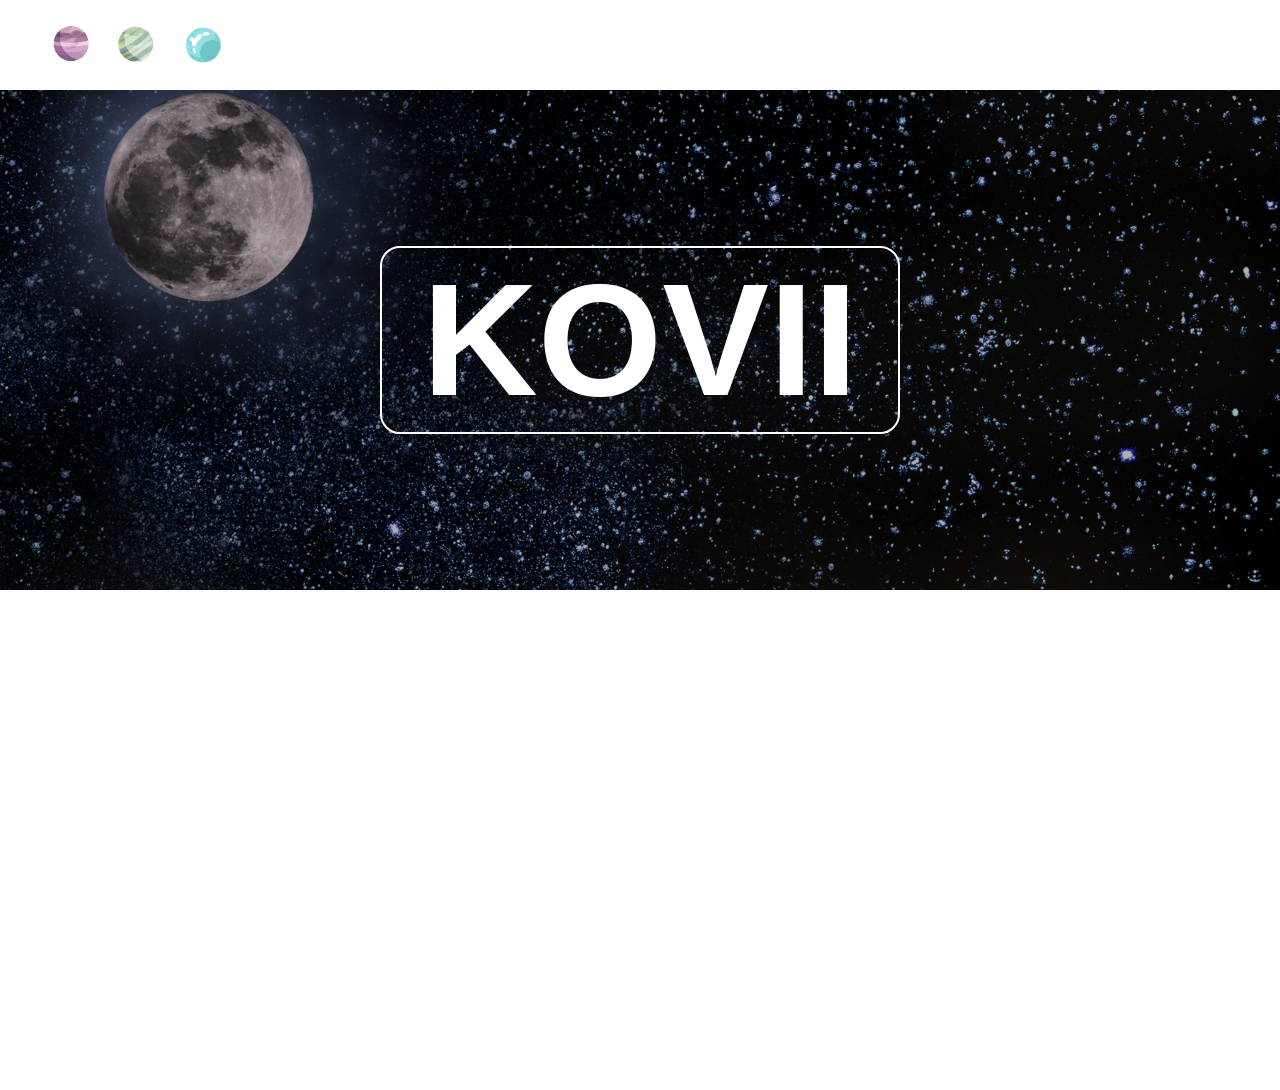
==== index.html @ eab483b2 "nav upload" ====
<!DOCTYPE html>
<html lang="en">
  <head>
    <meta charset="UTF-8" />
    <meta name="viewport" content="width=device-width, initial-scale=1.0" />
    <title>Document</title>
    <link rel="stylesheet" href="css/style.css" />
    <link rel="stylesheet" href="css/reset.css" />
  </head>
  <body>
    <header>
      <nav>
        <div class="nav-con">
          <a href="http://www.google.com"><div class="nav-img nava"></div></a>
          <a href="http://www.google.com"><div class="nav-img navb"></div></a>
          <a href="http://www.google.com"><div class="nav-img navc"></div></a>
        </div>
      </nav>
      <!-- nav -->
      <div class="main-header">
        <div class="img">
          <div class="img-cover"></div>
          <div class="img-text">
            <h1>kovii</h1>
          </div>
        </div>
      </div>
    </header>
    <!-- header -->
    <div class="contents">
      <div class="container">
        <div class="1"></div>
        <div class="2"></div>
        <div class="3"></div>
      </div>
    </div>
  </body>
</html>
---- css/style.css ----
header {
  width: 100%;
}
nav {
  width: 100%;
  height: 90px;
}
.nav-con {
  display: flex;
  width: 30%;
  height: 100%;
  align-items: center;
  justify-content: left;
  margin-left: 3%;
}
a {
  margin: 2%;
}
.nav-img {
  width: 50px;
  height: 50px;
  z-index: 1;
}
.nava {
  background: url(../img/planet4.png) center center no-repeat;
  background-size: contain;
}
.navb {
  background: url(../img/planet5.png) center center no-repeat;
  background-size: contain;
}
.navc {
  background: url(../img/planet3.png) center center no-repeat;
  background-size: contain;
}

a:active,
a:hover {
  margin-top: 0.7%;
  border-radius: 25px;

  background: url(../img/moon.jpg) top right no-repeat;
  background-size: cover;
  z-index: 2;
  width: 70px;
  height: 70px;
}
/* header */
.main-header {
  width: 100%;
  height: 500px;
}
.img {
  position: relative;
  width: inherit;
  height: 500px;
  background: url(../img/moon.jpg) center;
  background-size: cover;
  background-attachment: fixed;

  display: flex;
  justify-content: center;
  align-items: center;
}
.img-cover {
  position: absolute;
  background-color: rgba(0, 0, 0, 0.3);
  height: 100%;
  width: 100%;
  z-index: 1;
}
.img-text {
  position: absolute;
  font-size: 5rem;
  z-index: 2;

  color: white;

  text-transform: uppercase;

  font-family: Arial, Helvetica, sans-serif;
  border: 2px solid white;
  border-radius: 20px;
  padding: 0 40px;
}
.img-text:hover {
  background: white;
  color: black;
}
/* header img */
.contents {
  width: 100%;
  height: 500px;
  background: white;
}
.container {
  display: flex;
  flex-wrap: wrap;
}
.1 {
}
.2 {
}
.3 {
}
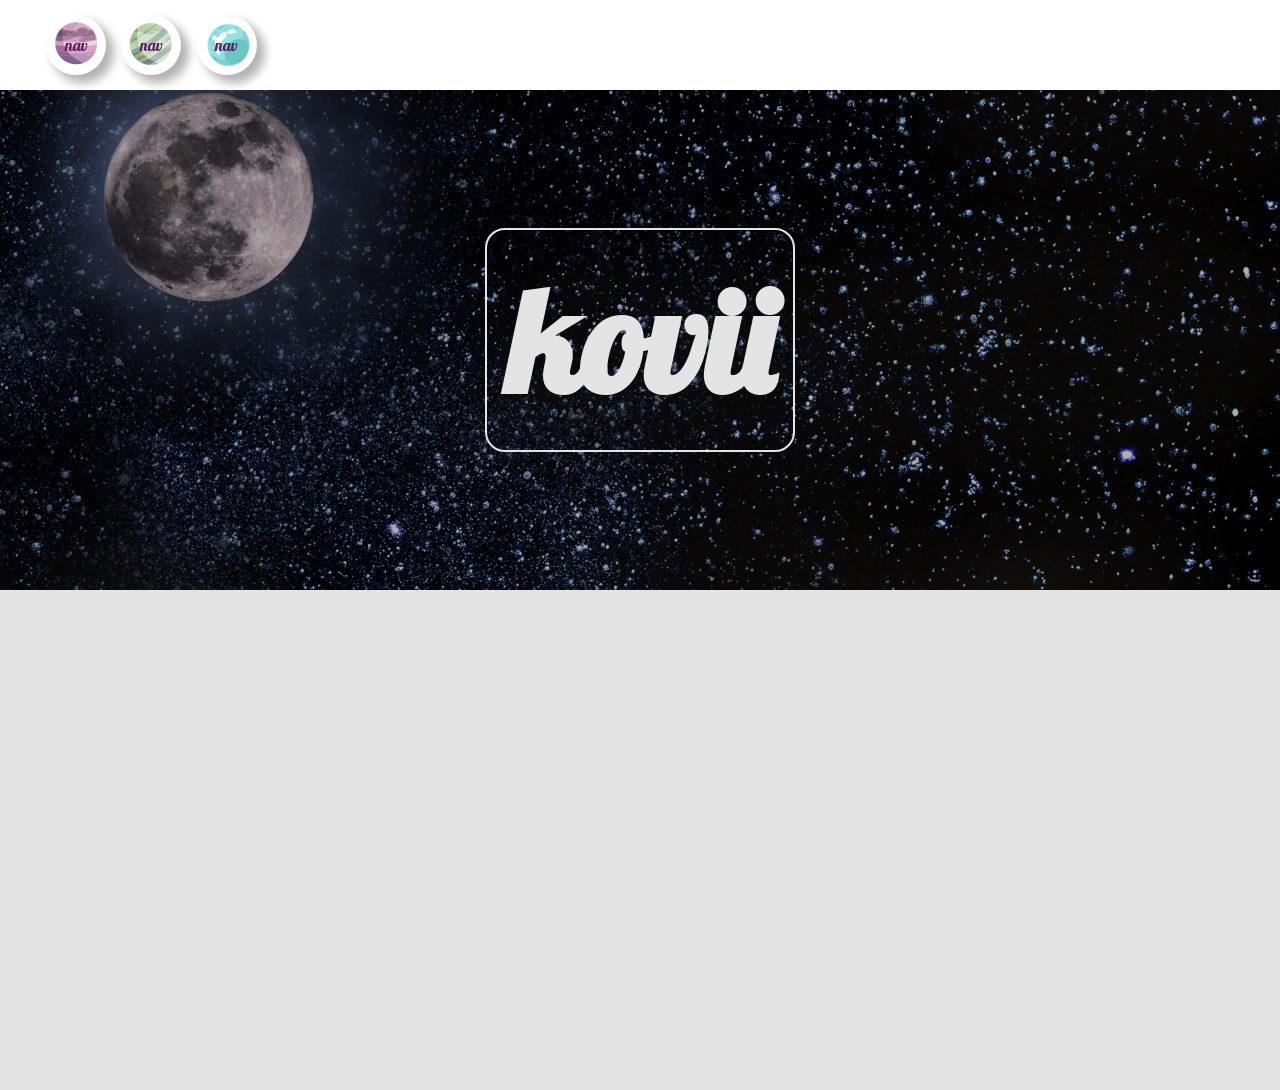
==== commit e4f2aad2: "nav and font" ====
--- a/index.html
+++ b/index.html
@@ -6,14 +6,24 @@
     <title>Document</title>
     <link rel="stylesheet" href="css/style.css" />
     <link rel="stylesheet" href="css/reset.css" />
+    <link
+      href="https://fonts.googleapis.com/css2?family=Lobster&display=swap"
+      rel="stylesheet"
+    />
   </head>
   <body>
     <header>
       <nav>
         <div class="nav-con">
-          <a href="http://www.google.com"><div class="nav-img nava"></div></a>
-          <a href="http://www.google.com"><div class="nav-img navb"></div></a>
-          <a href="http://www.google.com"><div class="nav-img navc"></div></a>
+          <a href="http://www.google.com">
+            <div class="nav-img nava">nav</div>
+          </a>
+          <a href="http://www.google.com"
+            ><div class="nav-img navb">nav</div></a
+          >
+          <a href="http://www.google.com"
+            ><div class="nav-img navc">nav</div></a
+          >
         </div>
       </nav>
       <!-- nav -->
--- a/css/style.css
+++ b/css/style.css
@@ -15,23 +15,34 @@
 }
 a {
   margin: 2%;
+  text-decoration: none;
+  text-align: center;
+  line-height: 60px;
+  font-family: 'Lobster', cursive;
+  color: rgb(94, 29, 94);
 }
 .nav-img {
-  width: 50px;
-  height: 50px;
+  width: 60px;
+  height: 60px;
   z-index: 1;
 }
 .nava {
   background: url(../img/planet4.png) center center no-repeat;
   background-size: contain;
+  box-shadow: 7px 7px 10px 1px rgba(0, 0, 0, 0.3);
+  border-radius: 50%;
 }
 .navb {
   background: url(../img/planet5.png) center center no-repeat;
   background-size: contain;
+  box-shadow: 7px 7px 10px 1px rgba(0, 0, 0, 0.3);
+  border-radius: 50%;
 }
 .navc {
   background: url(../img/planet3.png) center center no-repeat;
   background-size: contain;
+  box-shadow: 7px 7px 10px 1px rgba(0, 0, 0, 0.3);
+  border-radius: 50%;
 }
 
 a:active,
@@ -39,11 +50,15 @@
   margin-top: 0.7%;
   border-radius: 25px;
 
+  color: rgb(94, 29, 94);
+
   background: url(../img/moon.jpg) top right no-repeat;
   background-size: cover;
   z-index: 2;
   width: 70px;
   height: 70px;
+  box-shadow: 7px 7px 10px 1px rgba(0, 0, 0, 0.3);
+
 }
 /* header */
 .main-header {
@@ -71,28 +86,26 @@
 }
 .img-text {
   position: absolute;
-  font-size: 5rem;
+  font-size: 4.5rem;
   z-index: 2;
 
-  color: white;
+  color: rgb(228, 228, 228);
 
-  text-transform: uppercase;
 
-  font-family: Arial, Helvetica, sans-serif;
-  border: 2px solid white;
+  font-family: 'Lobster', cursive;
+  border: 2px solid rgb(228, 228, 228);
   border-radius: 20px;
-  padding: 0 40px;
+  padding: 20px;
 }
 .img-text:hover {
-  background: white;
-  color: black;
+  color: rgb(94, 29, 94);
+  background: rgb(228, 228, 228);
 }
 /* header img */
 .contents {
   width: 100%;
   height: 500px;
-  background: white;
-}
+  background: rgb(228, 228, 228);
 .container {
   display: flex;
   flex-wrap: wrap;
@@ -103,3 +116,7 @@
 }
 .3 {
 }
+
+body {
+  background: rgb(94, 29, 94);
+}
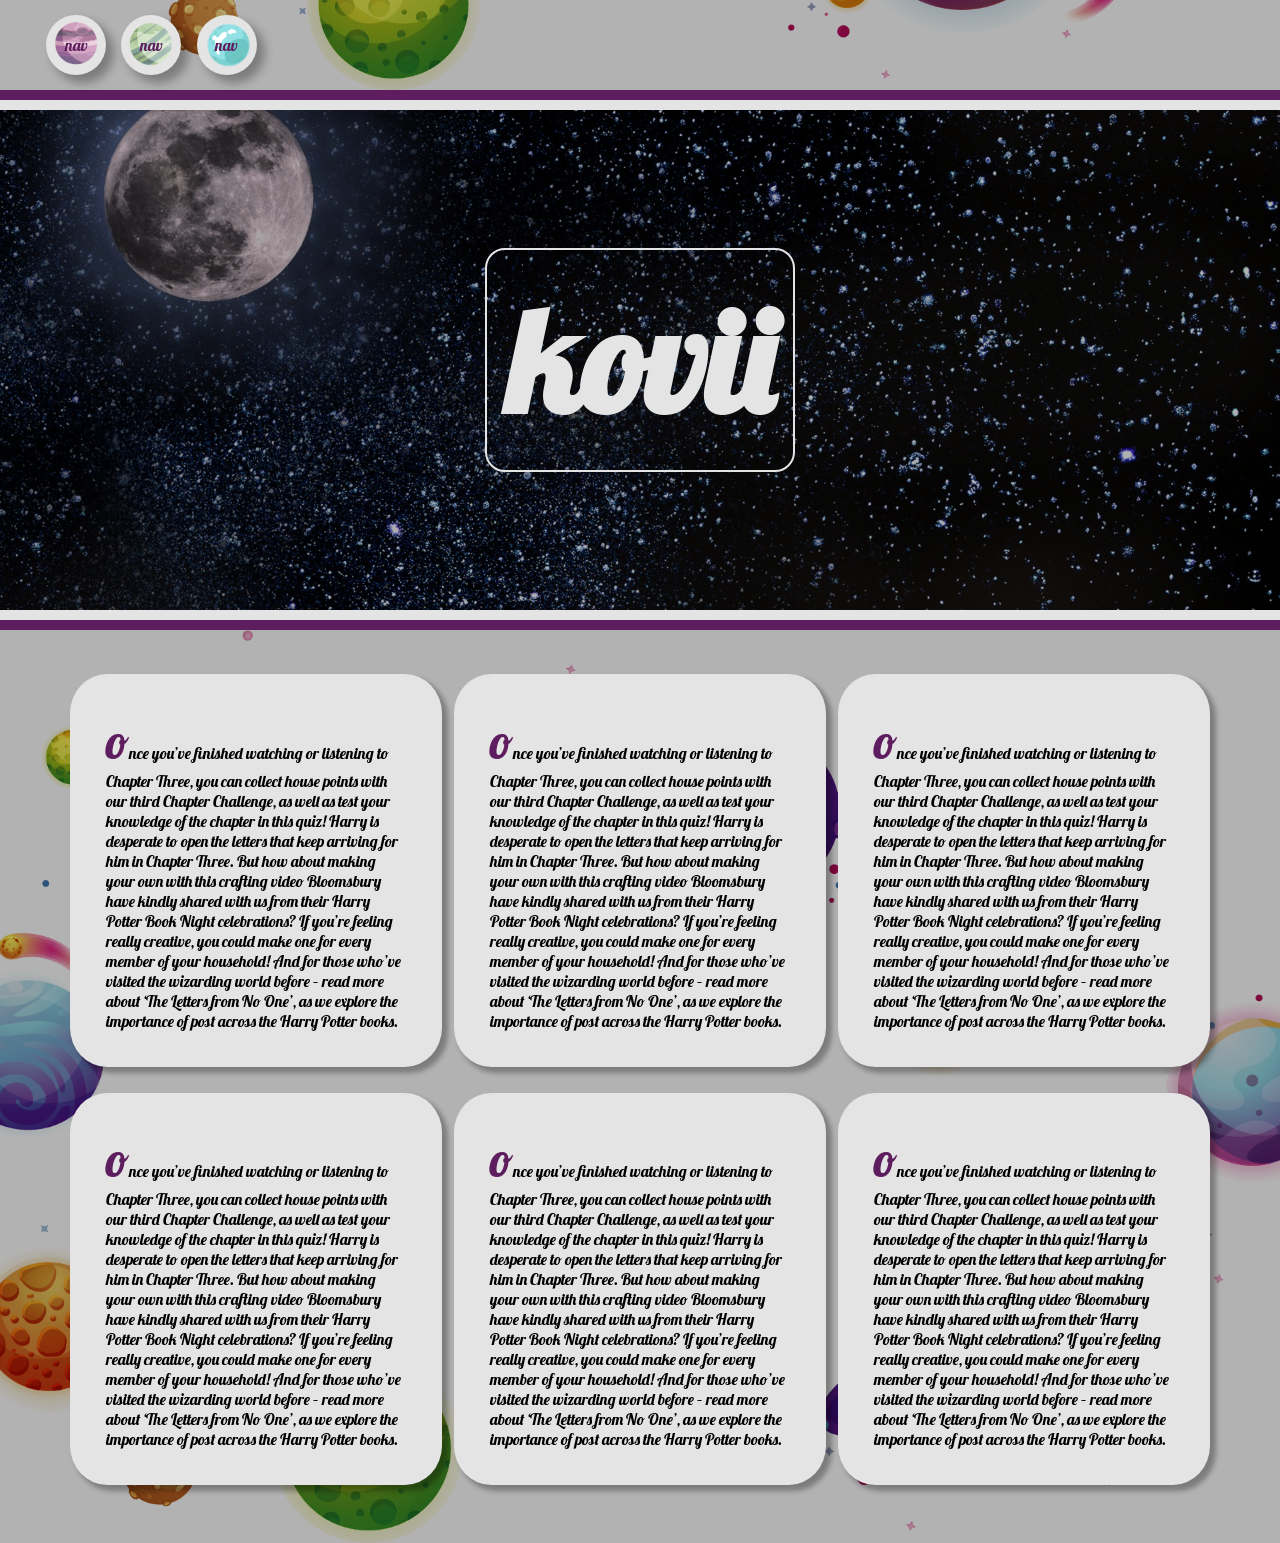
==== commit 4eb28d04: "something i wanted" ====
--- a/index.html
+++ b/index.html
@@ -14,18 +14,23 @@
   <body>
     <header>
       <nav>
-        <div class="nav-con">
-          <a href="http://www.google.com">
-            <div class="nav-img nava">nav</div>
-          </a>
-          <a href="http://www.google.com"
-            ><div class="nav-img navb">nav</div></a
-          >
-          <a href="http://www.google.com"
-            ><div class="nav-img navc">nav</div></a
-          >
+        <div class="rgba">
+          <div class="nav-con">
+            <a href="http://www.google.com">
+              <div class="nav-img nava">nav</div>
+            </a>
+            <a href="http://www.google.com"
+              ><div class="nav-img navb">nav</div></a
+            >
+            <a href="http://www.google.com"
+              ><div class="nav-img navc">nav</div></a
+            >
+          </div>
         </div>
       </nav>
+      <div class="line2"></div>
+
+      <div class="line"></div>
       <!-- nav -->
       <div class="main-header">
         <div class="img">
@@ -36,12 +41,102 @@
         </div>
       </div>
     </header>
+    <div class="line"></div>
+    <div class="line2"></div>
+
     <!-- header -->
     <div class="contents">
-      <div class="container">
-        <div class="1"></div>
-        <div class="2"></div>
-        <div class="3"></div>
+      <div class="containers">
+        <div class="c nn">
+          <p>
+            <span>o</span>nce you’ve finished watching or listening to Chapter
+            Three, you can collect house points with our third Chapter
+            Challenge, as well as test your knowledge of the chapter in this
+            quiz! Harry is desperate to open the letters that keep arriving for
+            him in Chapter Three. But how about making your own with this
+            crafting video Bloomsbury have kindly shared with us from their
+            Harry Potter Book Night celebrations? If you’re feeling really
+            creative, you could make one for every member of your household! And
+            for those who’ve visited the wizarding world before – read more
+            about ‘The Letters from No One’, as we explore the importance of
+            post across the Harry Potter books.
+          </p>
+        </div>
+        <div class="c nn">
+          <p>
+            <span>o</span>nce you’ve finished watching or listening to Chapter
+            Three, you can collect house points with our third Chapter
+            Challenge, as well as test your knowledge of the chapter in this
+            quiz! Harry is desperate to open the letters that keep arriving for
+            him in Chapter Three. But how about making your own with this
+            crafting video Bloomsbury have kindly shared with us from their
+            Harry Potter Book Night celebrations? If you’re feeling really
+            creative, you could make one for every member of your household! And
+            for those who’ve visited the wizarding world before – read more
+            about ‘The Letters from No One’, as we explore the importance of
+            post across the Harry Potter books.
+          </p>
+        </div>
+        <div class="c nn">
+          <p>
+            <span>o</span>nce you’ve finished watching or listening to Chapter
+            Three, you can collect house points with our third Chapter
+            Challenge, as well as test your knowledge of the chapter in this
+            quiz! Harry is desperate to open the letters that keep arriving for
+            him in Chapter Three. But how about making your own with this
+            crafting video Bloomsbury have kindly shared with us from their
+            Harry Potter Book Night celebrations? If you’re feeling really
+            creative, you could make one for every member of your household! And
+            for those who’ve visited the wizarding world before – read more
+            about ‘The Letters from No One’, as we explore the importance of
+            post across the Harry Potter books.
+          </p>
+        </div>
+        <div class="c nn">
+          <p>
+            <span>o</span>nce you’ve finished watching or listening to Chapter
+            Three, you can collect house points with our third Chapter
+            Challenge, as well as test your knowledge of the chapter in this
+            quiz! Harry is desperate to open the letters that keep arriving for
+            him in Chapter Three. But how about making your own with this
+            crafting video Bloomsbury have kindly shared with us from their
+            Harry Potter Book Night celebrations? If you’re feeling really
+            creative, you could make one for every member of your household! And
+            for those who’ve visited the wizarding world before – read more
+            about ‘The Letters from No One’, as we explore the importance of
+            post across the Harry Potter books.
+          </p>
+        </div>
+        <div class="c nn">
+          <p>
+            <span>o</span>nce you’ve finished watching or listening to Chapter
+            Three, you can collect house points with our third Chapter
+            Challenge, as well as test your knowledge of the chapter in this
+            quiz! Harry is desperate to open the letters that keep arriving for
+            him in Chapter Three. But how about making your own with this
+            crafting video Bloomsbury have kindly shared with us from their
+            Harry Potter Book Night celebrations? If you’re feeling really
+            creative, you could make one for every member of your household! And
+            for those who’ve visited the wizarding world before – read more
+            about ‘The Letters from No One’, as we explore the importance of
+            post across the Harry Potter books.
+          </p>
+        </div>
+        <div class="c nn">
+          <p>
+            <span>o</span>nce you’ve finished watching or listening to Chapter
+            Three, you can collect house points with our third Chapter
+            Challenge, as well as test your knowledge of the chapter in this
+            quiz! Harry is desperate to open the letters that keep arriving for
+            him in Chapter Three. But how about making your own with this
+            crafting video Bloomsbury have kindly shared with us from their
+            Harry Potter Book Night celebrations? If you’re feeling really
+            creative, you could make one for every member of your household! And
+            for those who’ve visited the wizarding world before – read more
+            about ‘The Letters from No One’, as we explore the importance of
+            post across the Harry Potter books.
+          </p>
+        </div>
       </div>
     </div>
   </body>
--- a/css/style.css
+++ b/css/style.css
@@ -4,6 +4,15 @@
 nav {
   width: 100%;
   height: 90px;
+  background: url(../img/planets2.png) bottom repeat-y;
+  background-size: cover;
+  position: relative;
+}
+.rgba {
+  position: absolute;
+  background-color: rgba(0, 0, 0, 0.3);
+  width: 100%;
+  height: 100%;
 }
 .nav-con {
   display: flex;
@@ -18,8 +27,10 @@
   text-decoration: none;
   text-align: center;
   line-height: 60px;
-  font-family: 'Lobster', cursive;
+  font-family: "Lobster", cursive;
   color: rgb(94, 29, 94);
+  background: rgb(228, 228, 228);
+  border-radius: 50%;
 }
 .nav-img {
   width: 60px;
@@ -58,7 +69,6 @@
   width: 70px;
   height: 70px;
   box-shadow: 7px 7px 10px 1px rgba(0, 0, 0, 0.3);
-
 }
 /* header */
 .main-header {
@@ -91,8 +101,7 @@
 
   color: rgb(228, 228, 228);
 
-
-  font-family: 'Lobster', cursive;
+  font-family: "Lobster", cursive;
   border: 2px solid rgb(228, 228, 228);
   border-radius: 20px;
   padding: 20px;
@@ -101,22 +110,52 @@
   color: rgb(94, 29, 94);
   background: rgb(228, 228, 228);
 }
+
+.line2 {
+  height: 10px;
+  width: 100%;
+  background: rgb(94, 29, 94);
+}
+.line {
+  height: 10px;
+  width: 100%;
+  background: rgb(228, 228, 228);
+}
 /* header img */
 .contents {
   width: 100%;
-  height: 500px;
-  background: rgb(228, 228, 228);
-.container {
+  height: 100%;
+  background: white;
+  background: url(../img/planets2.png) center;
+  background-size: cover;
+}
+.containers {
   display: flex;
   flex-wrap: wrap;
+  padding: 3%;
+  justify-content: center;
+  font-size: 100%;
+
+  background: rgba(0, 0, 0, 0.3);
 }
-.1 {
-}
-.2 {
-}
-.3 {
+.c {
+  width: 300px;
+  height: 100%;
 }
 
+.nn {
+  padding: 3%;
+  margin: 0.5%;
+  background: rgb(228, 228, 228);
+  border-radius: 10%;
+  font-family: "Lobster", cursive;
+  box-shadow: 5px 5px 5px 1px rgba(0, 0, 0, 0.3);
+  margin-bottom: 20px;
+}
+
+span {
+  font-size: 300%;
+  color: rgb(94, 29, 94);
+}
 body {
-  background: rgb(94, 29, 94);
 }
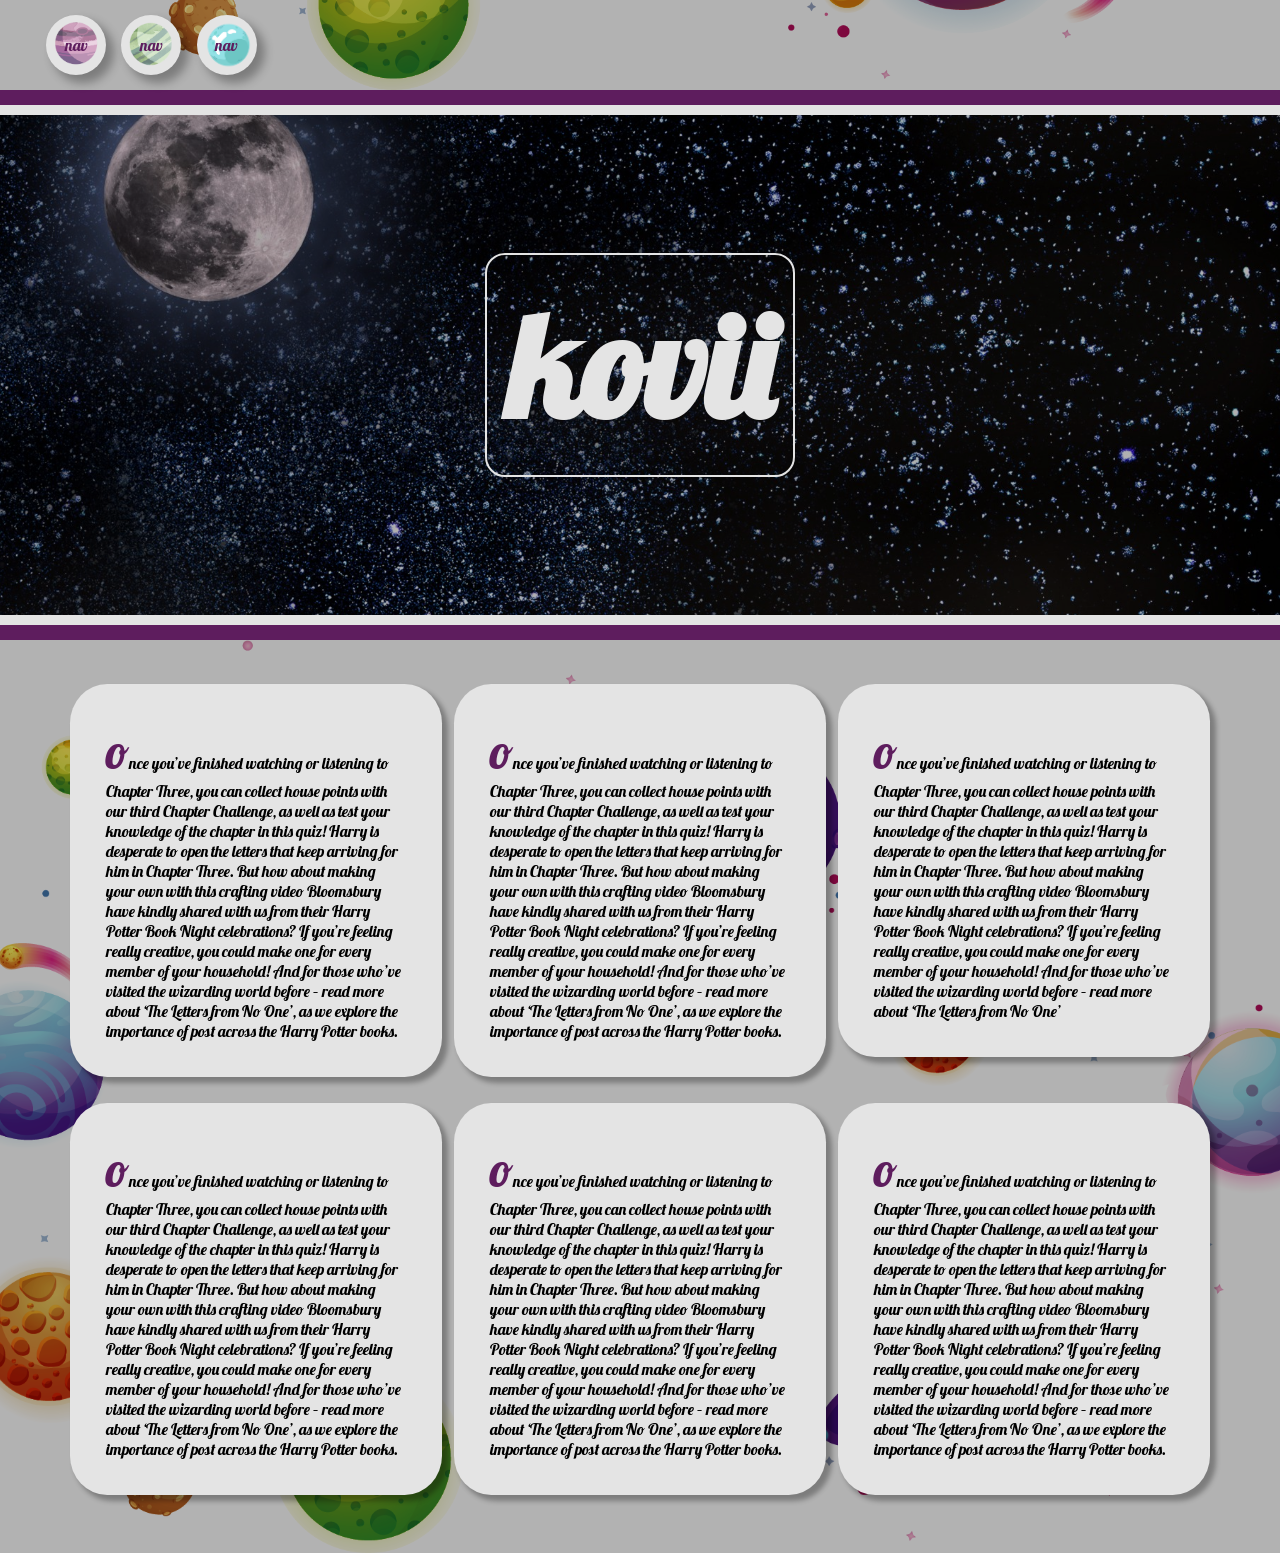
==== commit 83b4bfcd: "color or somthing" ====
--- a/index.html
+++ b/index.html
@@ -88,8 +88,7 @@
             Harry Potter Book Night celebrations? If you’re feeling really
             creative, you could make one for every member of your household! And
             for those who’ve visited the wizarding world before – read more
-            about ‘The Letters from No One’, as we explore the importance of
-            post across the Harry Potter books.
+            about ‘The Letters from No One’
           </p>
         </div>
         <div class="c nn">
--- a/css/style.css
+++ b/css/style.css
@@ -63,7 +63,7 @@
 
   color: rgb(94, 29, 94);
 
-  background: url(../img/moon.jpg) top right no-repeat;
+  background: rgb(94, 29, 94);
   background-size: cover;
   z-index: 2;
   width: 70px;
@@ -112,7 +112,7 @@
 }
 
 .line2 {
-  height: 10px;
+  height: 15px;
   width: 100%;
   background: rgb(94, 29, 94);
 }
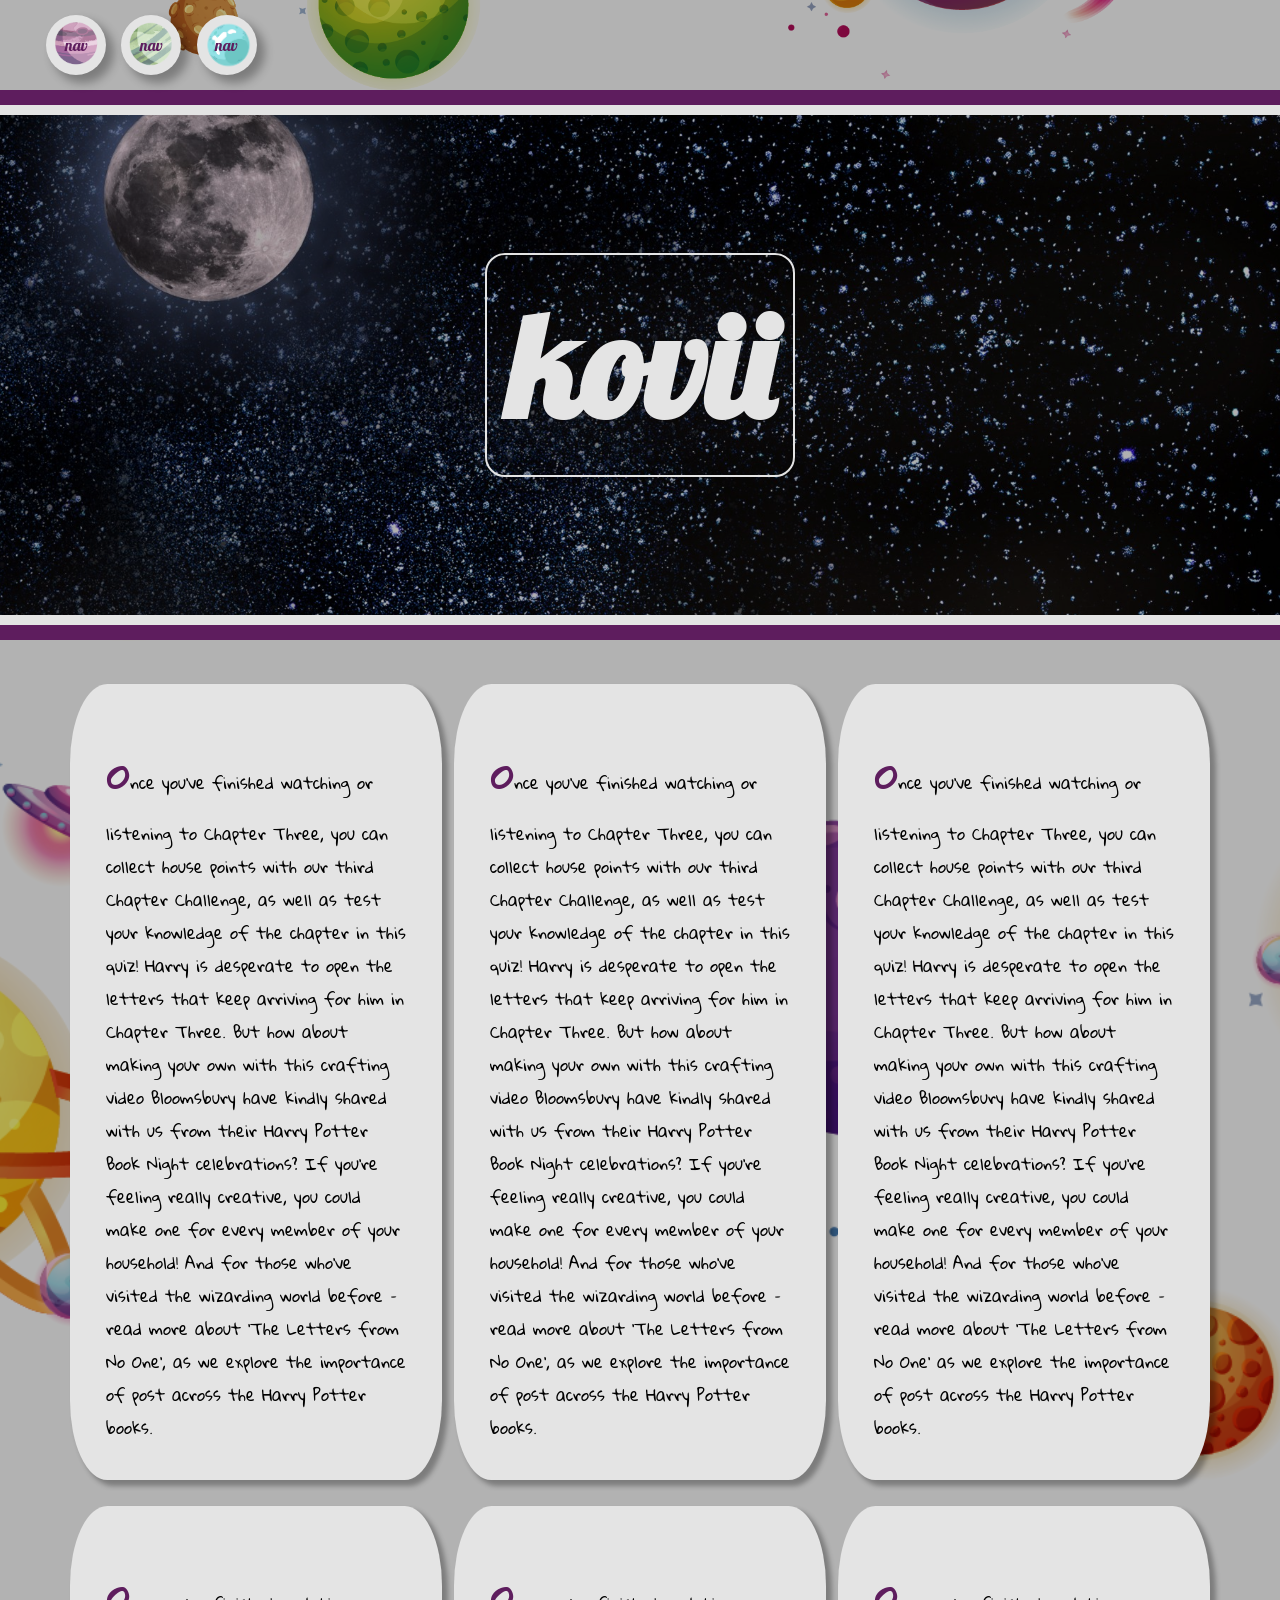
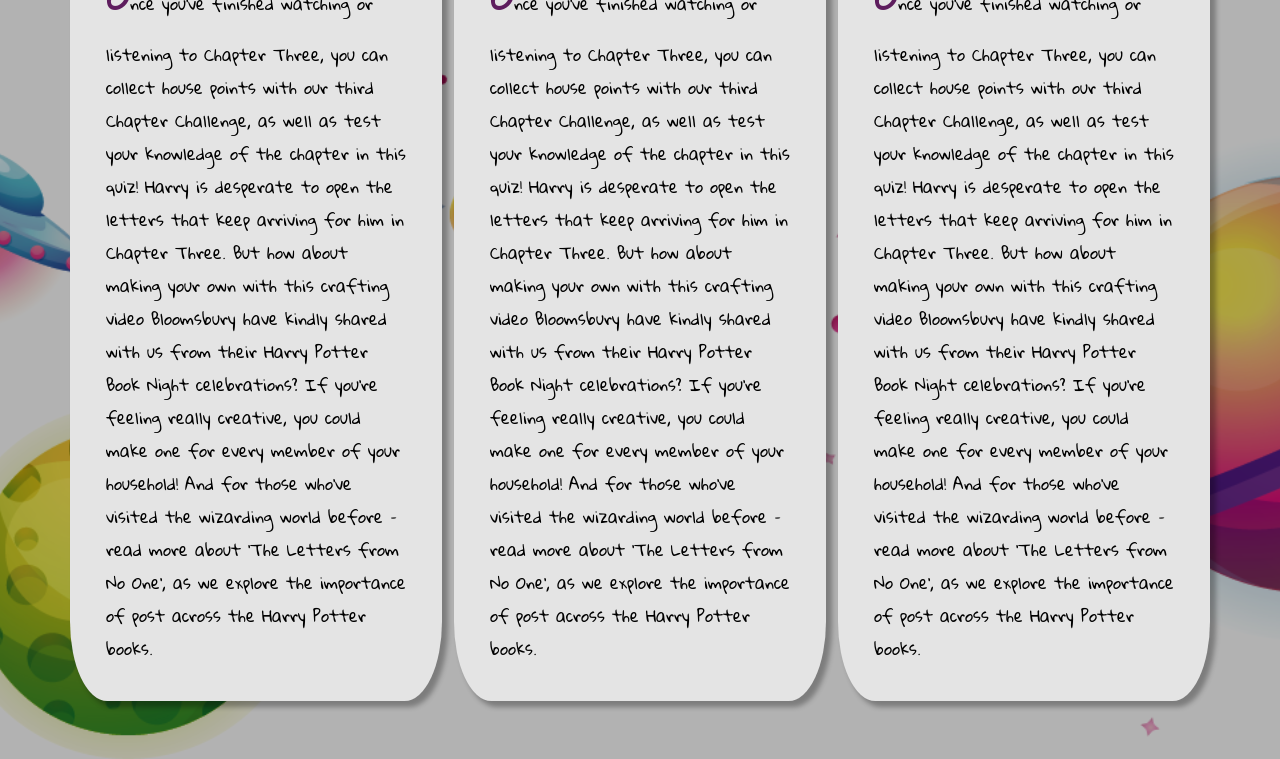
==== commit 65ad88bd: "font" ====
--- a/index.html
+++ b/index.html
@@ -6,6 +6,10 @@
     <title>Document</title>
     <link rel="stylesheet" href="css/style.css" />
     <link rel="stylesheet" href="css/reset.css" />
+    <link
+      href="https://fonts.googleapis.com/css2?family=Gloria+Hallelujah&display=swap"
+      rel="stylesheet"
+    />
     <link
       href="https://fonts.googleapis.com/css2?family=Lobster&display=swap"
       rel="stylesheet"
@@ -16,13 +20,13 @@
       <nav>
         <div class="rgba">
           <div class="nav-con">
-            <a href="http://www.google.com">
+            <a href="https://blog.naver.com/kkk976/222076671442">
               <div class="nav-img nava">nav</div>
             </a>
-            <a href="http://www.google.com"
+            <a href="https://blog.naver.com/kkk976/222075511785"
               ><div class="nav-img navb">nav</div></a
             >
-            <a href="http://www.google.com"
+            <a href="https://blog.naver.com/kkk976/222073613877"
               ><div class="nav-img navc">nav</div></a
             >
           </div>
@@ -35,6 +39,7 @@
       <div class="main-header">
         <div class="img">
           <div class="img-cover"></div>
+
           <div class="img-text">
             <h1>kovii</h1>
           </div>
@@ -88,7 +93,8 @@
             Harry Potter Book Night celebrations? If you’re feeling really
             creative, you could make one for every member of your household! And
             for those who’ve visited the wizarding world before – read more
-            about ‘The Letters from No One’
+            about ‘The Letters from No One’ as we explore the importance of post
+            across the Harry Potter books.
           </p>
         </div>
         <div class="c nn">
--- a/css/style.css
+++ b/css/style.css
@@ -22,7 +22,7 @@
   justify-content: left;
   margin-left: 3%;
 }
-a {
+.nav-con a {
   margin: 2%;
   text-decoration: none;
   text-align: center;
@@ -56,8 +56,8 @@
   border-radius: 50%;
 }
 
-a:active,
-a:hover {
+.nav-con a:active,
+.nav-con a:hover {
   margin-top: 0.7%;
   border-radius: 25px;
 
@@ -148,7 +148,7 @@
   margin: 0.5%;
   background: rgb(228, 228, 228);
   border-radius: 10%;
-  font-family: "Lobster", cursive;
+  font-family: "Gloria Hallelujah", cursive;
   box-shadow: 5px 5px 5px 1px rgba(0, 0, 0, 0.3);
   margin-bottom: 20px;
 }
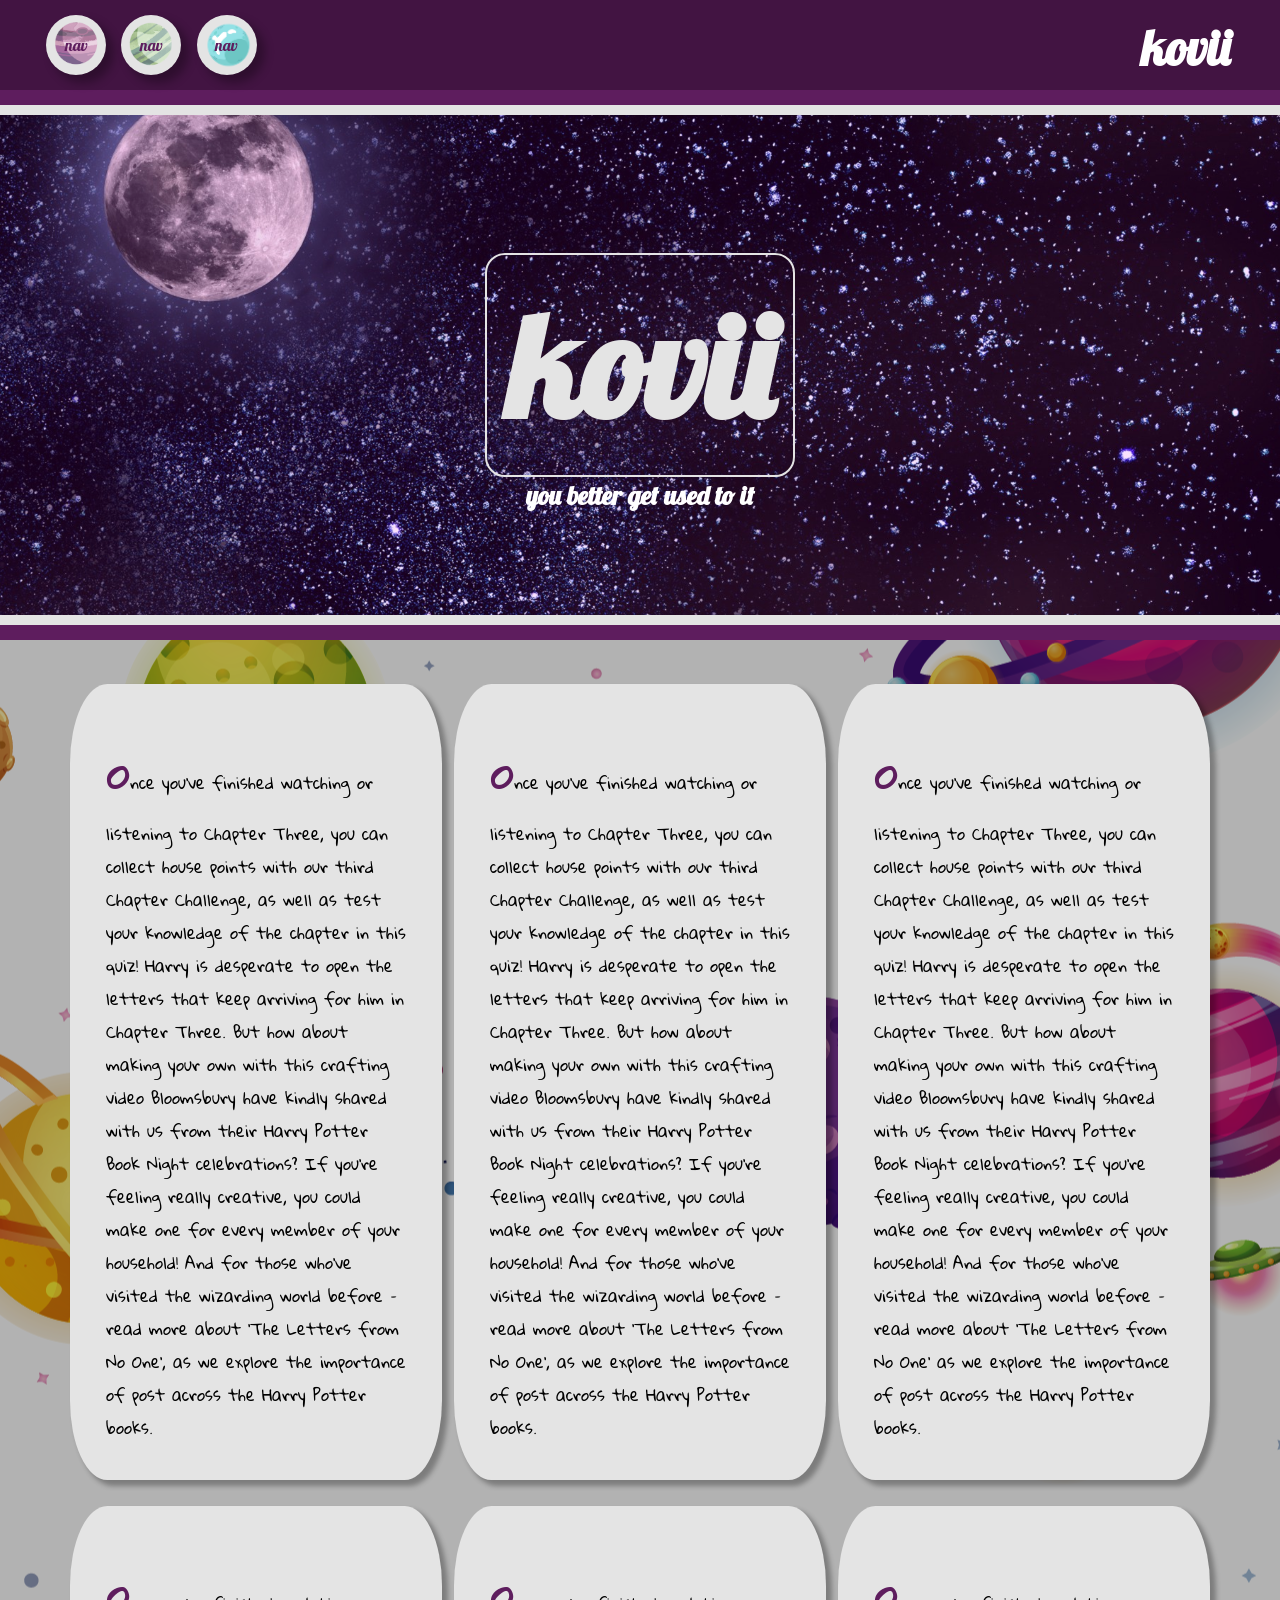
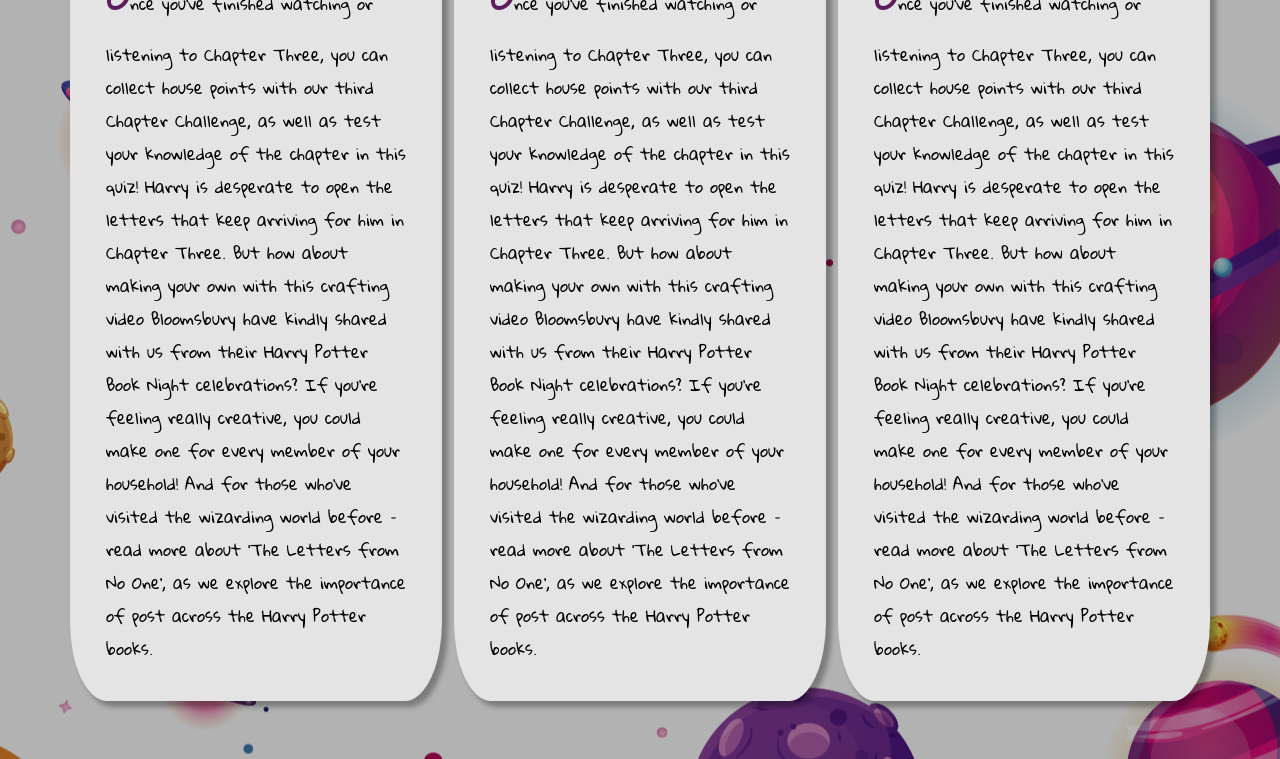
==== commit 9fcc103c: "top name" ====
--- a/index.html
+++ b/index.html
@@ -31,6 +31,7 @@
             >
           </div>
         </div>
+        <h1 id="topname">kovii</h1>
       </nav>
       <div class="line2"></div>
 
@@ -43,6 +44,9 @@
           <div class="img-text">
             <h1>kovii</h1>
           </div>
+        </div>
+        <div class="short">
+          <h1>you better get used to it</h1>
         </div>
       </div>
     </header>
--- a/css/style.css
+++ b/css/style.css
@@ -4,8 +4,7 @@
 nav {
   width: 100%;
   height: 90px;
-  background: url(../img/planets2.png) bottom repeat-y;
-  background-size: cover;
+  background: rgb(94, 29, 94);
   position: relative;
 }
 .rgba {
@@ -70,10 +69,12 @@
   height: 70px;
   box-shadow: 7px 7px 10px 1px rgba(0, 0, 0, 0.3);
 }
+
 /* header */
 .main-header {
   width: 100%;
   height: 500px;
+  position: relative;
 }
 .img {
   position: relative;
@@ -89,7 +90,7 @@
 }
 .img-cover {
   position: absolute;
-  background-color: rgba(0, 0, 0, 0.3);
+  background-color: rgba(225, 0, 255, 0.1);
   height: 100%;
   width: 100%;
   z-index: 1;
@@ -110,7 +111,28 @@
   color: rgb(94, 29, 94);
   background: rgb(228, 228, 228);
 }
+.short {
+  font-family: "Lobster", cursive;
+  color: white;
+  position: absolute;
+  top: 50%;
+  left: 50%;
+  transform: translate(-50%, -50%);
+  margin-top: 130px;
+  z-index: 10;
+  font-size: 0.8rem;
+}
+#topname {
+  position: absolute;
+  top: 48px;
+  right: 0.45%;
+  transform: translate(-50%, -50%);
+  color: white;
+  z-index: 11;
+  font-size: 3rem;
 
+  font-family: "Lobster", cursive;
+}
 .line2 {
   height: 15px;
   width: 100%;
@@ -127,7 +149,6 @@
   height: 100%;
   background: white;
   background: url(../img/planets2.png) center;
-  background-size: cover;
 }
 .containers {
   display: flex;
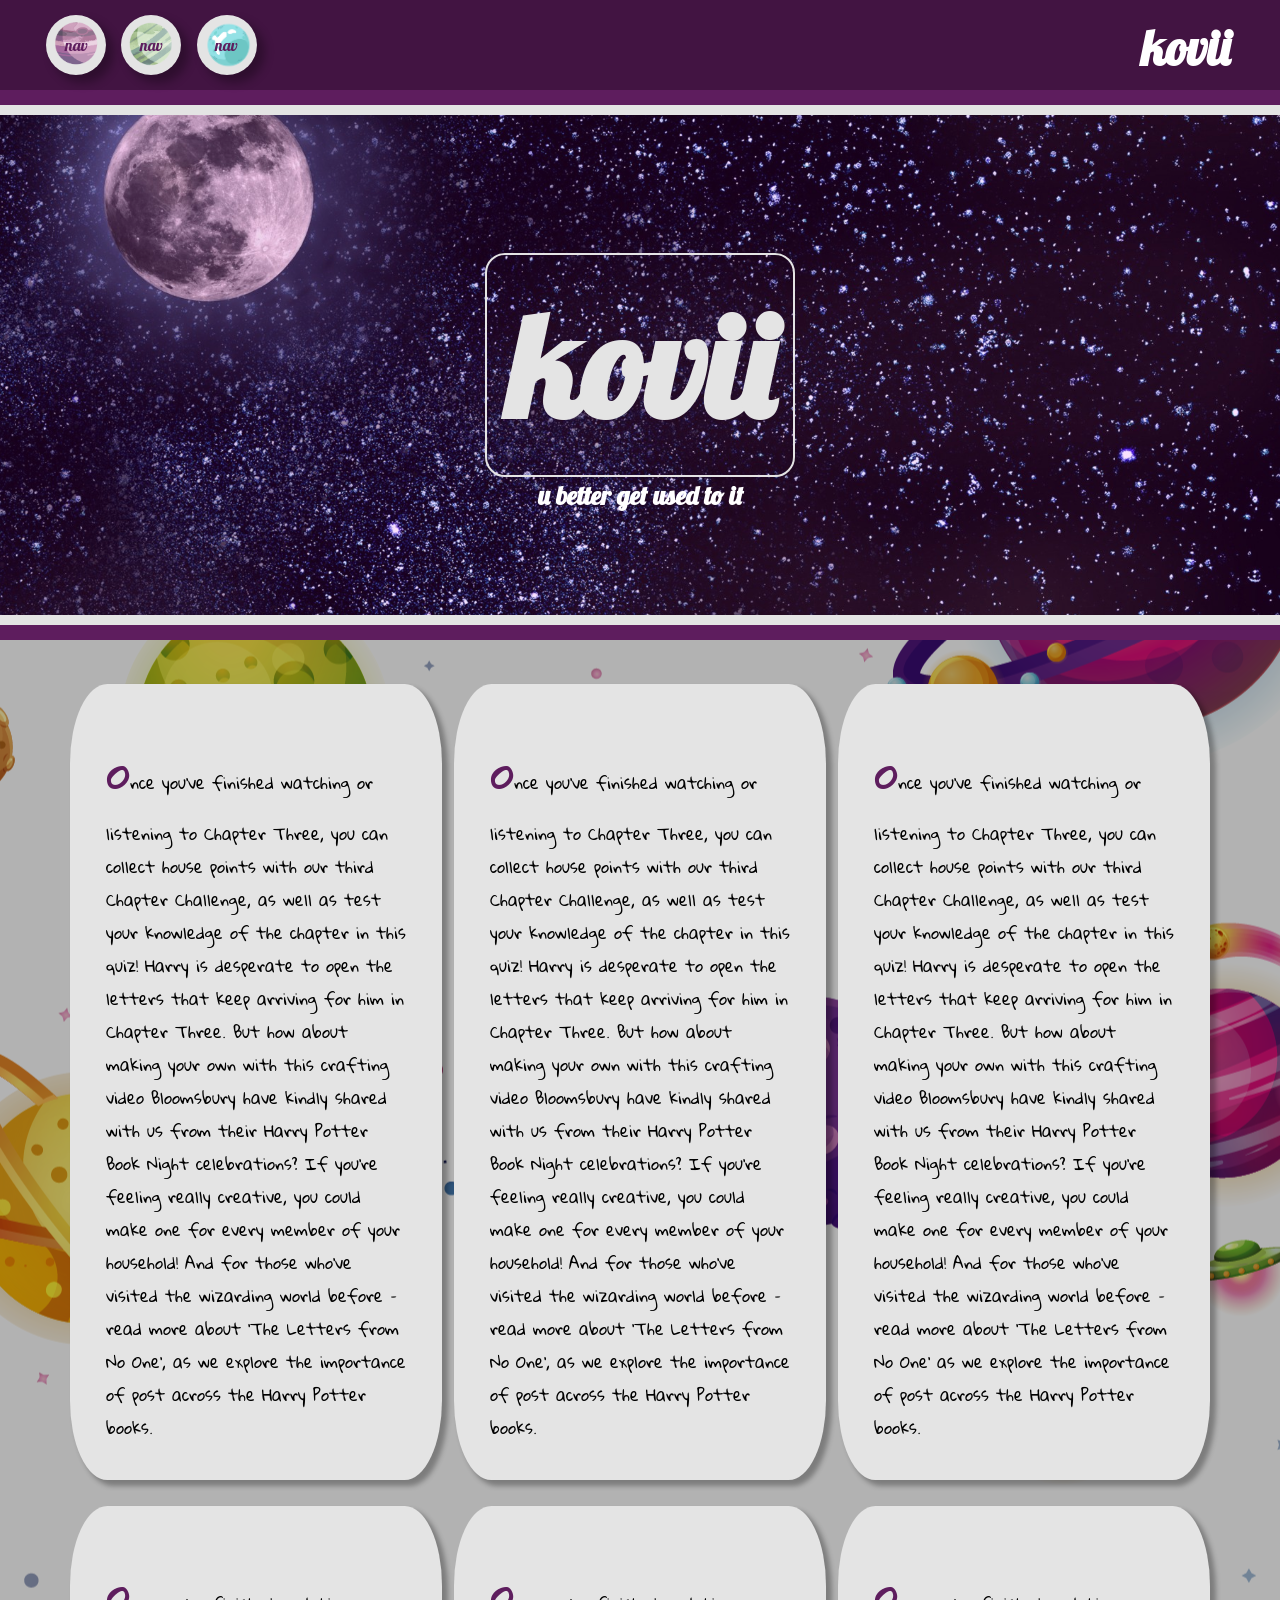
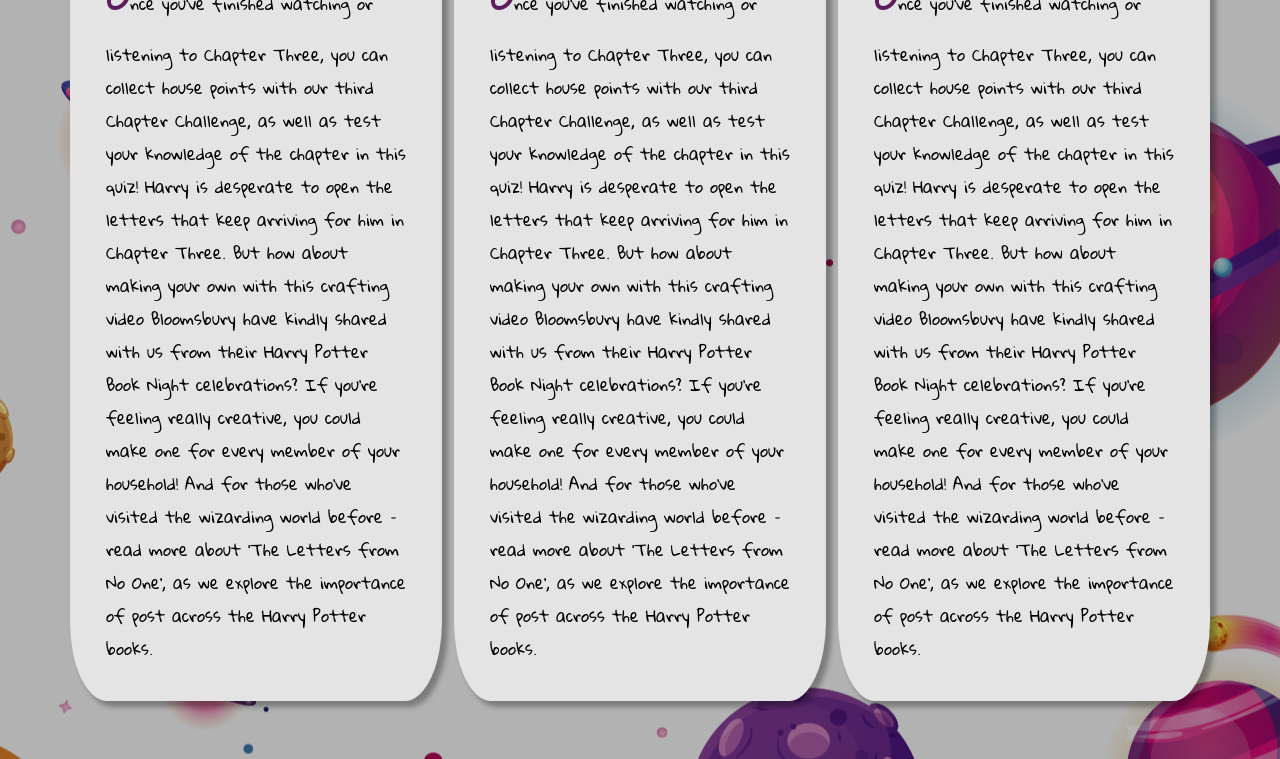
==== commit a6b30823: "u" ====
--- a/index.html
+++ b/index.html
@@ -46,7 +46,7 @@
           </div>
         </div>
         <div class="short">
-          <h1>you better get used to it</h1>
+          <h1>u better get used to it</h1>
         </div>
       </div>
     </header>
